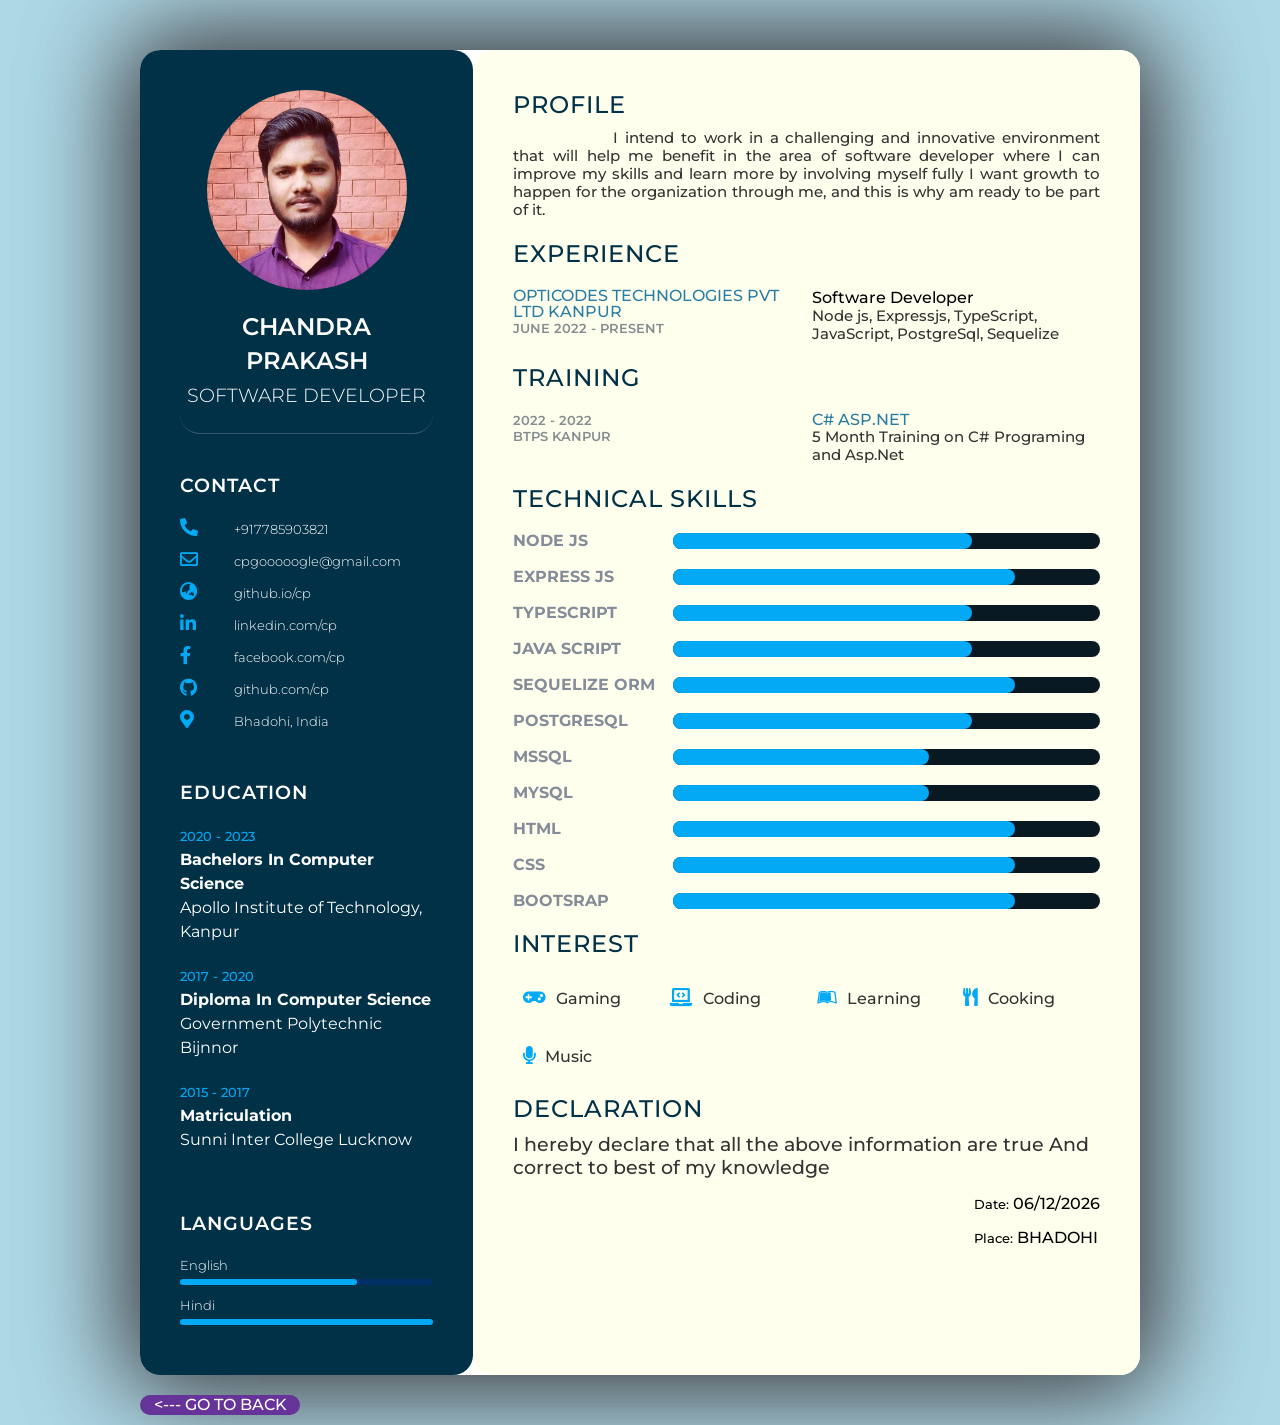
==== cv.html @ 795f4265 "portfolio create new portfolio" ====
<!DOCTYPE html>
<html lang="en">

<head>
    <meta charset="UTF-8">
    <meta http-equiv="X-UA-Compatible" content="IE=edge">
    <meta name="viewport" content="width=device-width, initial-scale=1.0">
    <title>Chandra Prakash - CV</title>
    <link rel="icon" href="cp.jpg">
    <link rel="stylesheet" href="cvstyle.css">
    <link rel="stylesheet" href="https://use.fontawesome.com/releases/v5.15.3/css/all.css" integrity="sha384-SZXxX4whJ79/gErwcOYf+zWLeJdY/qpuqC4cAa9rOGUstPomtqpuNWT9wdPEn2fk" crossorigin="anonymous">
</head>

<body>
    <div class="container">

        <div class="left_side">
            <div class="profileText">
                <div class="imgBx">
                    <img src="cp.jpg">
                </div>
                <h2>Chandra Prakash<br><span>Software Developer</span></h2>
            </div>
            <div class="contactInfo">
                <h3 class="title">Contact</h3>
                <ul>
                    <li>
                        <span class="icon"><i class="fas fa-phone-alt"></i></span>
                        <span class="text">+917785903821</span>
                    </li>
                    <li>
                        <span class="icon"><i class="far fa-envelope"></i></span>
                        <span class="text">cpgooooogle@gmail.com</span>
                    </li>
                    <li>
                        <span class="icon"><i class="fas fa-globe-asia"></i></span>
                        <a href="https://haxkd.github.io/"><span class="text">github.io/cp</span></a>
                    </li>
                    <li>
                        <span class="icon"><i class="fab fa-linkedin-in"></i></span>
                        <a href="https://linkedin.com/in/haxkd/"><span class="text">linkedin.com/cp</span></a>
                    </li>
                    <li>
                        <span class="icon"><i class="fab fa-facebook-f"></i></span>
                        <a href="https://facebook.com/haxkd"><span class="text">facebook.com/cp</span></a>
                    </li>
                    <li>
                        <span class="icon"><i class="fab fa-github"></i></span>
                        <a href="https://github.com/DevChandraPrakash"><span class="text">github.com/cp</span></a>
                    </li>
                    <li>
                        <span class="icon"><i class="fas fa-map-marker-alt"></i></span>
                        <span class="text">Bhadohi, India</span>
                    </li>
                </ul>
            </div>
            <div class="contactInfo education">
                <h3 class="title">Education</h3>
                <ul>
                    <li>
                        <h5>2020 - 2023</h5>
                        <h4>Bachelors In Computer Science</h4>
                        <h4>Apollo Institute of Technology, Kanpur</h4>
                    </li>
                    <li>
                        <h5>2017 - 2020</h5>
                        <h4>Diploma In Computer Science</h4>
                        <h4>Government Polytechnic Bijnnor</h4>
                    </li>
                    <li>
                        <h5>2015 - 2017</h5>
                        <h4>Matriculation</h4>
                        <h4>Sunni Inter College Lucknow</h4>
                    </li>


                </ul>
            </div>
            <div class="contactInfo language">
                <h3 class="title">Languages</h3>
                <ul>
                    <li>
                        <span class="text">English</span>
                        <span class="percent">
                            <div style="width:70%;"></div>
                        </span>
                    </li>
                    <li>
                        <span class="text">Hindi</span>
                        <span class="percent">
                            <div style="width:100%;"></div>
                        </span>
                    </li>
                </ul>
            </div>
        </div>
        <div class="right_side">
            <div class="about">
                <h2 class="title2">Profile </h2>
                <p style="text-indent: 100px;text-align: justify;">I intend to work in a challenging and innovative environment that will help me benefit in the area of software developer where I can improve my skills and learn more by involving myself fully I want growth to happen for the organization through me, and this is why am ready to be part of it.</p>
            </div>
            <div class="about" style="margin-top: 20px;">
                <h2 class="title2">Experience </h2>
                <div class="box">
                    <div class="year_company">
                        <h4>Opticodes Technologies Pvt Ltd Kanpur </h4>
                        <h5>June 2022 - Present</h5>
                    </div>
                    <div class="text">
                        <h5>Software Developer</h5>
                        <p>Node js, Expressjs, TypeScript, JavaScript, PostgreSql, Sequelize </p>
                    </div>
                </div>
            </div>
            <div class="about">
                <h2 class="title2">Training </h2>
                <div class="box">
                    <div class="year_company">
                        <h5>2022 - 2022</h5>
                        <h5>BTPS KANPUR</h5>
                    </div>
                    <div class="text">
                        <h4>c# ASP.NET </h4>
                        <p>5 Month Training on C# Programing and Asp.Net</p>
                    </div>
                </div>

            </div>
            <div class="about skills">
                <h2 class="title2">Technical Skills</h2>
                
                <div class="box">
                    <h4>Node Js</h4>
                    <div class="percent">
                        <div style="width:70%;"></div>
                    </div>
                </div>
                <div class="box">
                    <h4>Express Js</h4>
                    <div class="percent">
                        <div style="width:80%;"></div>
                    </div>
                </div> 
                <div class="box">
                    <h4>TypeScript</h4>
                    <div class="percent">
                        <div style="width:70%;"></div>
                    </div>
                </div>     
                <div class="box">
                    <h4>Java Script</h4>
                    <div class="percent">
                        <div style="width:70%;"></div>
                    </div>
                </div>
                <div class="box">
                    <h4>Sequelize ORM</h4>
                    <div class="percent">
                        <div style="width:80%;"></div>
                    </div>
                </div>
                <div class="box">
                    <h4>PostgreSql</h4>
                    <div class="percent">
                        <div style="width:70%;"></div>
                    </div>
                </div>
                <div class="box">
                    <h4>MSSQL</h4>
                    <div class="percent">
                        <div style="width:60%;"></div>
                    </div>
                </div>
                <div class="box">
                    <h4>MYSQL</h4>
                    <div class="percent">
                        <div style="width:60%;"></div>
                    </div>
                </div>
                <div class="box">
                    <h4>HTML</h4>
                    <div class="percent">
                        <div style="width:80%;"></div>
                    </div>
                </div>
                <div class="box">
                    <h4>CSS</h4>
                    <div class="percent">
                        <div style="width:80%;"></div>
                    </div>
                </div>
                <div class="box">
                    <h4>BOOTSRAP </h4>
                    <div class="percent">
                        <div style="width:80%;"></div>
                    </div>
                </div>
            </div>
            <div class="about interest">
                <h2 class="title2">Interest</h2>
                <ul>
                    <li><i class="fas fa-gamepad"></i><span>Gaming</span></li>
                    <li><i class="fas fa-laptop-code"></i><span>Coding</span></li>
                    <li><i class="fab fa-leanpub"></i><span>Learning</span></li>
                    <li><i class="fas fa-utensils"></i><span>Cooking</span></li>
                    <li><i class="fas fa-microphone"></i><span>Music</span></li>
                </ul>
            </div>
            <div class="declaration">
                <h2 class="title2">declaration</h2>
                <p>I hereby declare that all the above information are true And correct to best of my knowledge</p>
                <div class="declare">
                    <h5>Date: <b id="ContactDate" style="font-size: 1.2em;"></b> </h5>
                    <h5>Place: <b style="font-size: 1.2em;">BHADOHI</b></h5>
                </div>
            </div>


        </div>
        <div class="bottom">
            <a href="/" class="btn">
                <--- GO TO BACK</a>
        </div>
    </div>


    <script type="text/javascript">
        var today = new Date();
        var dd = String(today.getDate()).padStart(2, '0');
        var mm = String(today.getMonth() + 1).padStart(2, '0'); //January is 0!
        var yyyy = today.getFullYear();
        today = dd + '/' + mm + '/' + yyyy;
        document.getElementById("ContactDate").innerHTML = today;
        console.log(today);
    </script>
</body>



</html>
---- cvstyle.css ----
@import url('https://fonts.googleapis.com/css2?family=Poppins:200,300,400,500,600,700,800,900&display=swap');

@import url('https://fonts.googleapis.com/css2?family=Montserrat:ital,wght@0,500;1,500&display=swap');

* {
    margin: 0;
    padding: 0;
    box-sizing: border-box;
    /* font-family: 'Poppins', sans-serif; */
    font-family: "Montserrat", sans-serif;
  font-optical-sizing: auto;
  font-weight: 500;
  font-style: normal;
    border-radius: 20px;
}

body {
    background: lightblue;
    display: flex;
    justify-content: center;
    align-items: center;
    min-height: 100vh;
}
a{
    text-decoration:none;
}

.container {
    position: relative;
    width: 100%;
    max-width: 1000px;
    min-height: 1000px;
    background: #fff;
    margin: 50px;
    display: grid;
    grid-template-columns: 1fr 2fr;
    box-shadow: 0 0px 100px 10px rgba(0, 0, 0, 0.5), 0 0px 100px 10px rgba(75, 49, 49, 0.6);
}

.container .left_side {
    position: relative;
    background: #003147;
    padding: 40px;
}

.profileText {
    position: relative;
    display: flex;
    flex-direction: column;
    align-items: center;
    padding-bottom: 20px;
    border-bottom: 1px solid rgba(255, 255, 255, 0.2);
}

.profileText .imgBx {
    position: relative;
    width: 200px;
    height: 200px;
    border-radius: 50%;
    overflow: hidden;
}

.profileText .imgBx img {
    position: absolute;
    top: 0;
    left: 0;
    width: 100%;
    height: 120%;
    object-fit: cover;
}

.profileText h2 {
    color: #fff;
    font-size: 1.5em;
    margin-top: 20px;
    text-transform: uppercase;
    text-align: center;
    font-weight: 600;
    line-height: 1.4em;
}

.profileText h2 span {
    font-size: 0.8em;
    font-weight: 300;
}

.contactInfo {
    padding-top: 40px;
}

.title {
    color: #fff;
    text-transform: uppercase;
    font-weight: 600;
    letter-spacing: 1px;
    margin-bottom: 20px;
}

.contactInfo ul li {
    position: relative;
    list-style: none;
    margin: 10px 0;
    cursor: pointer;
}

.contactInfo ul li .icon {
    display: inline-block;
    width: 30px;
    font-size: 18px;
    color: #03a9f4;
}

.contactInfo ul li span {
    color: #fff;
    font-weight: 300;
    font-size: 12.5px;
}

.contactInfo.education li {
    margin-bottom: 20px;
    line-height: 1.5em;
}

.contactInfo.education h5 {
    color: #03a9f4;
    font-weight: 500;
}

.contactInfo.education h4:nth-child(2) {
    color: #fff;
    font-weight: bold;
}

.contactInfo.education h4 {
    color: #fff;
    font-weight: normal;
}

.contactInfo.language .percent {
    position: relative;
    width: 100%;
    height: 6px;
    background: #003065;
    display: block;
    margin-top: 5px;
    border-radius: 10px;
}

.contactInfo.language .percent div {
    position: absolute;
    top: 0;
    left: 0;
    height: 100%;
    background: #03a9f4;
    border-radius: 10px;
}

.container .right_side {
    position: relative;
    background: #ffe;
    padding: 40px;
}

.about {
    margin-bottom: 10px;
}

.about:last-child {
    margin-bottom: 0;
}

.title2 {
    color: #003147;
    text-transform: uppercase;
    letter-spacing: 1px;
    margin-bottom: 10px;
}

p {
    color: #333;
    font-size: 1.2em;
    line-height: 1.2em;
}

.about .box {
    display: flex;
    flex-direction: row;
    margin: 20px 0;
    gap: 10px;
}

.about .box .year_company {
    min-width: 150px;
    flex: 1;
}


.about .box .year_company h5 {
    text-transform: uppercase;
    color: #848c90;
    font-weight: 600;
}

.about .box h4 {
    text-transform: uppercase;
    color: #2a7da2;
    font-size: 16px;
    line-height: 1em;
}

.about .text {
    flex: 1;
}
.about .text h5{
    font-size: 16px;
    color: black;
}
.about p{
    font-size: 15px;
}
.skills .box {
    position: relative;
    width: 100%;
    display: grid;
    grid-template-columns: 150px 1fr;
    justify-content: center;
}

.skills .box h4 {
    text-transform: uppercase;
    color: #848c99;
    font-weight: bold;
}

.skills .box .percent {
    position: relative;
    width: 100%;
    height: 100%;
    background: #081921;
    border-radius: 10px;
}

.skills .box .percent div {
    position: absolute;
    top: 0;
    left: 0;
    height: 100%;
    background: #03a9f4;
    border-radius: 10px;
}

.interest ul {
    display: grid;
    grid-template-columns: repeat(4, 1fr);
}

.interest ul li {
    list-style: none;
    color: #333;
    font-weight: bold;
    margin: 10px 0;
}

.interest ul li i {
    color: #03a9f4;
    font-size: 18px;
    margin: 10px;
}

.declaration {
    position: relative;
    height: 190px;
}

.declaration .declare {
    position: absolute;
    right: 0;
}

.declaration .declare h5 {
    margin-top: 15px;
}

li>span {
    margin-right: 20px;
}

@media (max-width:1000px) {
    .container {
        margin: 10px;
        grid-template-columns: repeat(1, 1fr);
    }
    .interest ul {
        grid-template-columns: repeat(2, 1fr);
    }
}

@media (max-width:600px) {
    .about .box {
        flex-direction: column;
    }
    .about .box .year_company {
        line-height: 20px;
        margin-bottom: 5px;
    }
    .skills .box {
        grid-template-columns: repeat(1, 1fr);
        height: 50px;
    }

}

.bottom {
    flex-basis: 100%;
    height: 0;
    flex-grow: 5;
}

.bottom .btn {
    margin-top: 20px;
    background-color: rebeccapurple;
    color: white;
    text-decoration: none;
    display: inline-block;
    height: 20px;
    width: 160px;
    text-align: center;
}
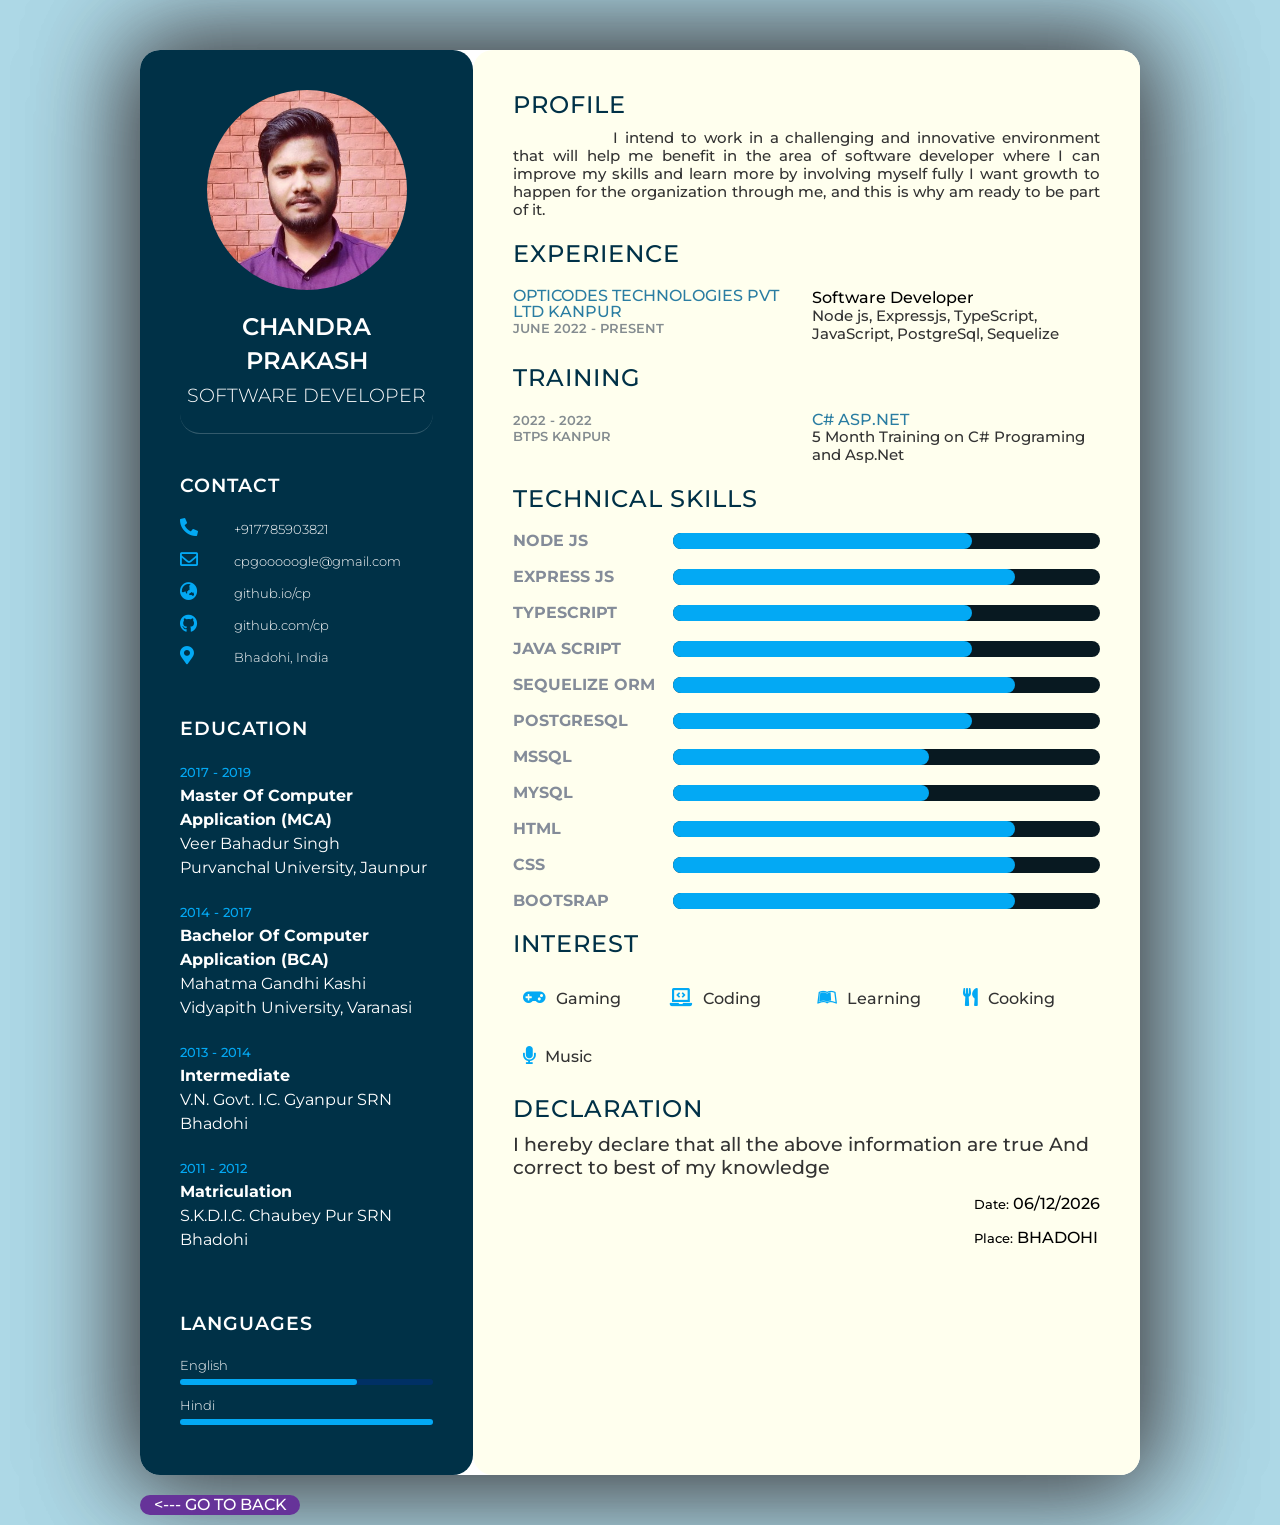
==== commit 0e0404ff: "update portfolio" ====
--- a/cv.html
+++ b/cv.html
@@ -34,15 +34,7 @@
                     </li>
                     <li>
                         <span class="icon"><i class="fas fa-globe-asia"></i></span>
-                        <a href="https://haxkd.github.io/"><span class="text">github.io/cp</span></a>
-                    </li>
-                    <li>
-                        <span class="icon"><i class="fab fa-linkedin-in"></i></span>
-                        <a href="https://linkedin.com/in/haxkd/"><span class="text">linkedin.com/cp</span></a>
-                    </li>
-                    <li>
-                        <span class="icon"><i class="fab fa-facebook-f"></i></span>
-                        <a href="https://facebook.com/haxkd"><span class="text">facebook.com/cp</span></a>
+                        <a href="https://DevChandraPrakash.github.io/"><span class="text">github.io/cp</span></a>
                     </li>
                     <li>
                         <span class="icon"><i class="fab fa-github"></i></span>
@@ -58,19 +50,24 @@
                 <h3 class="title">Education</h3>
                 <ul>
                     <li>
-                        <h5>2020 - 2023</h5>
-                        <h4>Bachelors In Computer Science</h4>
-                        <h4>Apollo Institute of Technology, Kanpur</h4>
-                    </li>
-                    <li>
-                        <h5>2017 - 2020</h5>
-                        <h4>Diploma In Computer Science</h4>
-                        <h4>Government Polytechnic Bijnnor</h4>
-                    </li>
-                    <li>
-                        <h5>2015 - 2017</h5>
+                        <h5>2017 - 2019</h5>
+                        <h4>Master Of Computer Application (MCA)</h4>
+                        <h4>Veer Bahadur Singh Purvanchal University, Jaunpur</h4>
+                    </li>
+                    <li>
+                        <h5>2014 - 2017</h5>
+                        <h4>Bachelor Of Computer Application (BCA)</h4>
+                        <h4>Mahatma Gandhi Kashi Vidyapith University, Varanasi</h4>
+                    </li>
+                    <li>
+                        <h5>2013 - 2014</h5>
+                        <h4>Intermediate</h4>
+                        <h4>V.N. Govt. I.C. Gyanpur SRN Bhadohi</h4>
+                    </li>
+                    <li>
+                        <h5>2011 - 2012</h5>
                         <h4>Matriculation</h4>
-                        <h4>Sunni Inter College Lucknow</h4>
+                        <h4>S.K.D.I.C. Chaubey Pur SRN Bhadohi</h4>
                     </li>
 
 
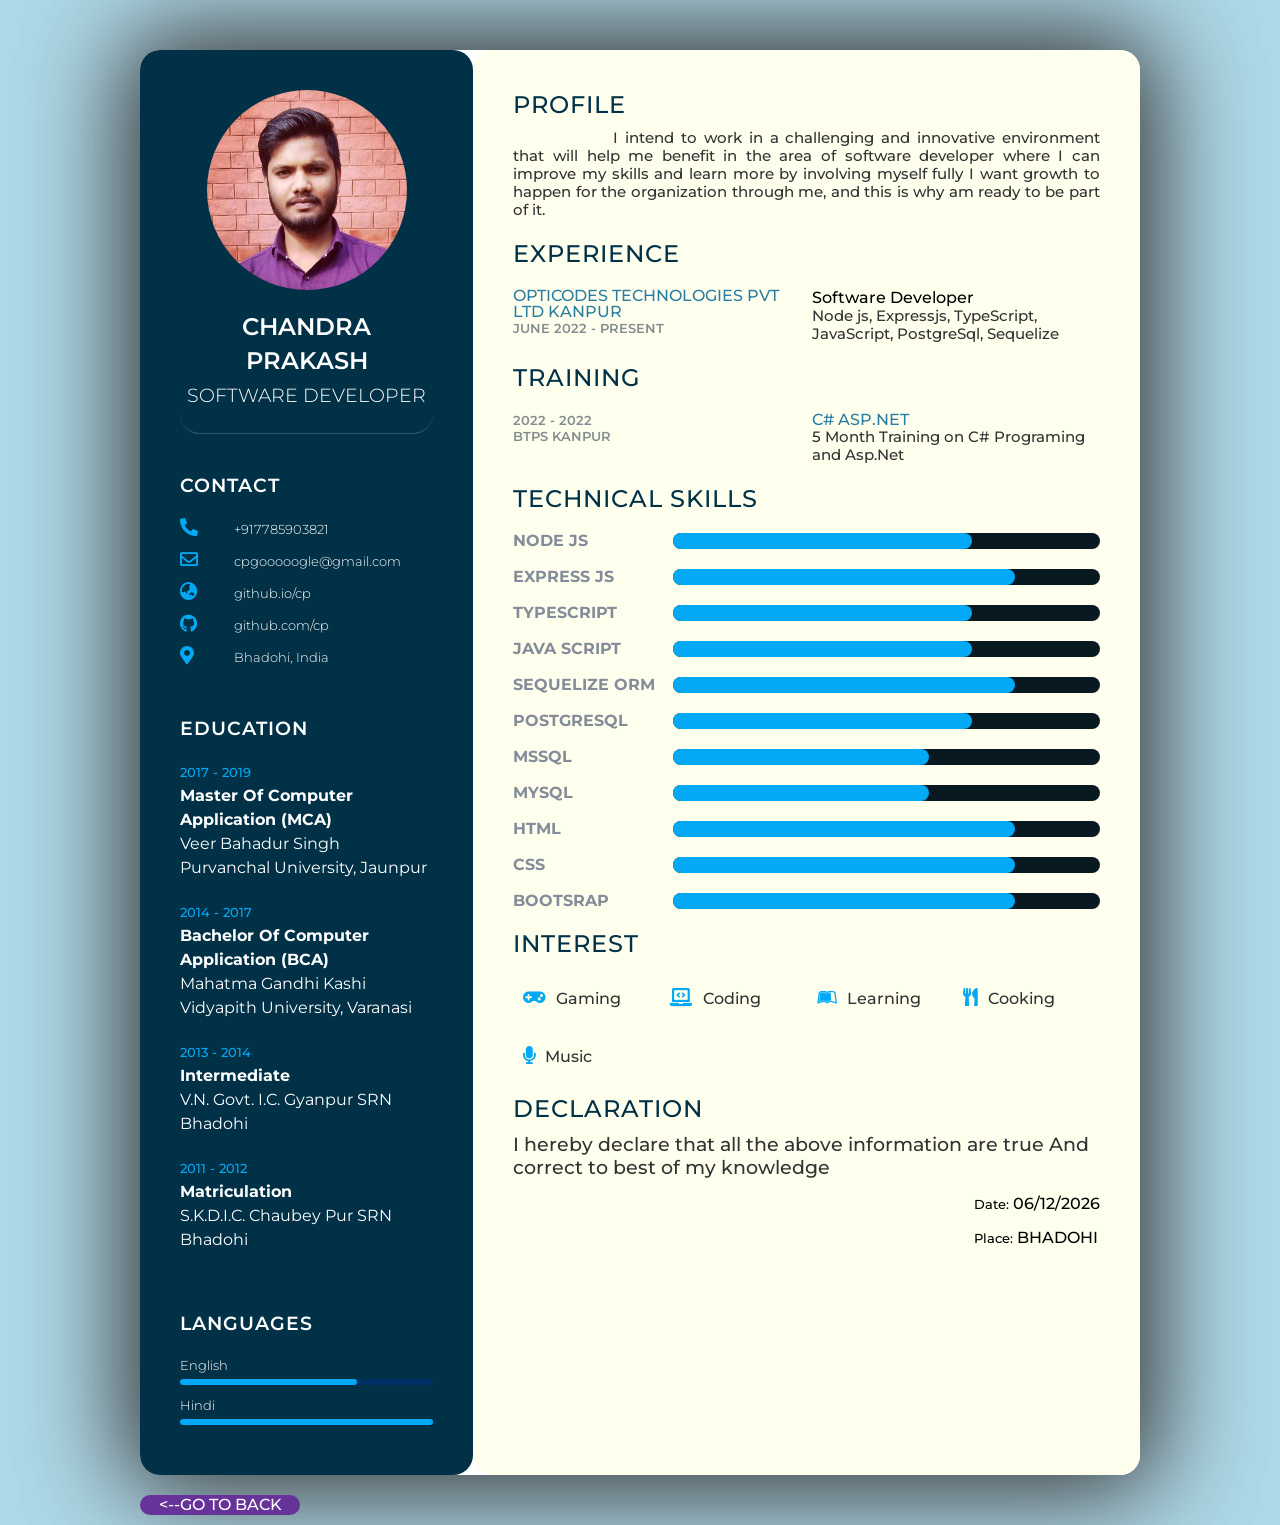
==== commit 97476be7: "Update cv.html" ====
--- a/cv.html
+++ b/cv.html
@@ -215,8 +215,8 @@
 
         </div>
         <div class="bottom">
-            <a href="/" class="btn">
-                <--- GO TO BACK</a>
+            <a href="index.html" class="btn">
+                <--GO TO BACK</a>
         </div>
     </div>
 
